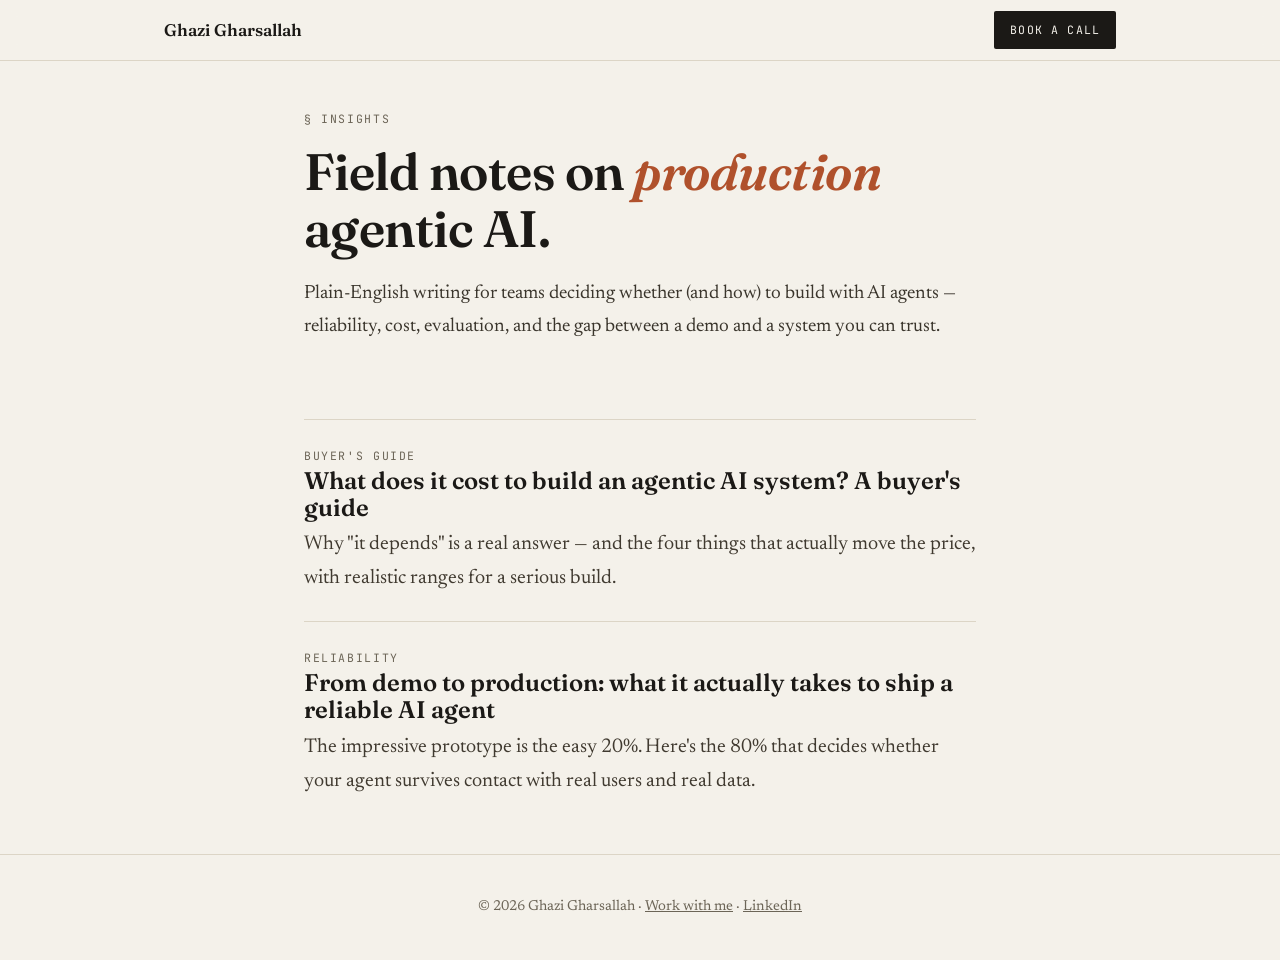
==== website/insights/index.html @ 3ed943f8 "Add organic inbound engine: SEO blog, structured data, buyer-directory kit - Insights section: brand" ====
<!DOCTYPE html>
<html lang="en">
<head>
<meta charset="utf-8">
<meta name="viewport" content="width=device-width, initial-scale=1">
<title>Insights — Agentic AI, from research to production | Ghazi Gharsallah</title>
<meta name="description" content="Field notes on building production-grade agentic AI: reliability, cost, evaluation, and what it takes to go from demo to a system you can trust.">
<link rel="canonical" href="https://ghazigh.github.io/insights/">
<link rel="preconnect" href="https://fonts.googleapis.com">
<link rel="preconnect" href="https://fonts.gstatic.com" crossorigin>
<link href="https://fonts.googleapis.com/css2?family=Fraunces:ital,opsz,wght@0,9..144,400..900;1,9..144,400..700&family=Newsreader:ital,opsz,wght@0,6..72,300..600;1,6..72,300..500&family=JetBrains+Mono:wght@400;500;600&display=swap" rel="stylesheet">
<link rel="stylesheet" href="article.css">
</head>
<body>
<div class="topbar"><div class="bar">
  <a class="brand" href="../work-with-me.html">Ghazi Gharsallah</a>
  <a class="cta" href="{{BOOKING_LINK}}">Book a call</a>
</div></div>

<div class="wrap">
  <article>
    <div class="post-meta mono">§ Insights</div>
    <h1>Field notes on <em class="accent">production</em> agentic AI.</h1>
    <p class="lede">Plain-English writing for teams deciding whether (and how) to build with AI agents — reliability, cost, evaluation, and the gap between a demo and a system you can trust.</p>
  </article>

  <ul class="post-list">
    <li>
      <div class="mono">Buyer's guide</div>
      <h2><a href="agentic-ai-cost-guide.html">What does it cost to build an agentic AI system? A buyer's guide</a></h2>
      <p>Why "it depends" is a real answer — and the four things that actually move the price, with realistic ranges for a serious build.</p>
    </li>
    <li>
      <div class="mono">Reliability</div>
      <h2><a href="agentic-ai-demo-to-production.html">From demo to production: what it actually takes to ship a reliable AI agent</a></h2>
      <p>The impressive prototype is the easy 20%. Here's the 80% that decides whether your agent survives contact with real users and real data.</p>
    </li>
  </ul>
</div>

<footer><div class="wrap-wide">
  © <span id="yr"></span> Ghazi Gharsallah · <a href="../work-with-me.html">Work with me</a> · <a href="https://www.linkedin.com/in/ghazi-gharsallah-29264a155/">LinkedIn</a>
</div></footer>
<script>document.getElementById('yr').textContent=new Date().getFullYear();</script>
</body>
</html>
---- website/insights/article.css ----
/* Shared styles for the Insights section — matches the brand. */
:root{
  --paper:#F4F1EA; --paper-2:#EFEBE1; --ink:#1b1916; --muted:#6c6557;
  --line:#dcd5c6; --accent:#b0512c; --accent-deep:#8f3f20; --card:#fbf9f4;
}
*{box-sizing:border-box}
html{scroll-behavior:smooth}
body{margin:0;background:var(--paper);color:var(--ink);
  font-family:"Newsreader",Georgia,serif;font-size:20px;line-height:1.7;
  -webkit-font-smoothing:antialiased}
.wrap{max-width:720px;margin:0 auto;padding:0 24px}
.wrap-wide{max-width:1000px;margin:0 auto;padding:0 24px}
a{color:var(--accent-deep)}
a:hover{text-decoration:underline}
.mono{font-family:"JetBrains Mono",monospace;font-size:.72rem;letter-spacing:.14em;
  text-transform:uppercase;color:var(--muted)}
h1,h2,h3{font-family:"Fraunces",Georgia,serif;line-height:1.12;font-weight:600;margin:0}
h1{font-size:clamp(2rem,5vw,3.2rem);letter-spacing:-.01em;margin:.2em 0 .3em}
h2{font-size:1.7rem;margin:1.6em 0 .4em}
h3{font-size:1.25rem;margin:1.3em 0 .3em}
em{font-style:italic}
.accent{color:var(--accent)}

.topbar{position:sticky;top:0;z-index:50;background:rgba(244,241,234,.86);
  backdrop-filter:blur(8px);border-bottom:1px solid var(--line)}
.topbar .bar{max-width:1000px;margin:0 auto;padding:0 24px;display:flex;
  align-items:center;justify-content:space-between;height:60px}
.brand{font-family:"Fraunces";font-weight:600;font-size:1.05rem;color:var(--ink);text-decoration:none}
.topbar .cta{background:var(--ink);color:var(--paper);padding:9px 16px;border-radius:2px;
  font-family:"JetBrains Mono";font-size:.72rem;letter-spacing:.1em;text-transform:uppercase;text-decoration:none}
.topbar .cta:hover{background:var(--accent-deep)}

article{padding:48px 0 24px}
.post-meta{margin-bottom:14px}
article p{margin:1.1em 0}
article ul,article ol{margin:1.1em 0;padding-left:1.3em}
article li{margin:.5em 0}
blockquote{margin:1.4em 0;padding:.4em 0 .4em 22px;border-left:3px solid var(--accent);
  font-style:italic;color:#403a30}
.lede{font-size:1.2rem;color:#3a352c}
hr{border:none;border-top:1px solid var(--line);margin:2.4em 0}

.cta-box{background:var(--ink);color:var(--paper);border-radius:6px;padding:34px;margin:2.6em 0 1em;text-align:center}
.cta-box h3{color:var(--paper);font-size:1.5rem}
.cta-box p{color:#cfc6b4;margin:.5em 0 1.2em}
.cta-box a{display:inline-block;background:var(--accent);color:var(--paper);text-decoration:none;
  padding:13px 26px;border-radius:2px;font-family:"JetBrains Mono";font-size:.76rem;
  letter-spacing:.1em;text-transform:uppercase}
.cta-box a:hover{background:#c75d33}

/* index list */
.post-list{list-style:none;padding:0;margin:30px 0}
.post-list li{border-top:1px solid var(--line);padding:26px 0}
.post-list h2{font-size:1.5rem;margin:.1em 0 .2em}
.post-list h2 a{color:var(--ink);text-decoration:none}
.post-list h2 a:hover{color:var(--accent-deep)}
.post-list p{margin:.3em 0 0;color:#403a30}

footer{padding:40px 0;text-align:center;color:var(--muted);font-size:.9rem;border-top:1px solid var(--line);margin-top:30px}
footer a{color:var(--muted)}
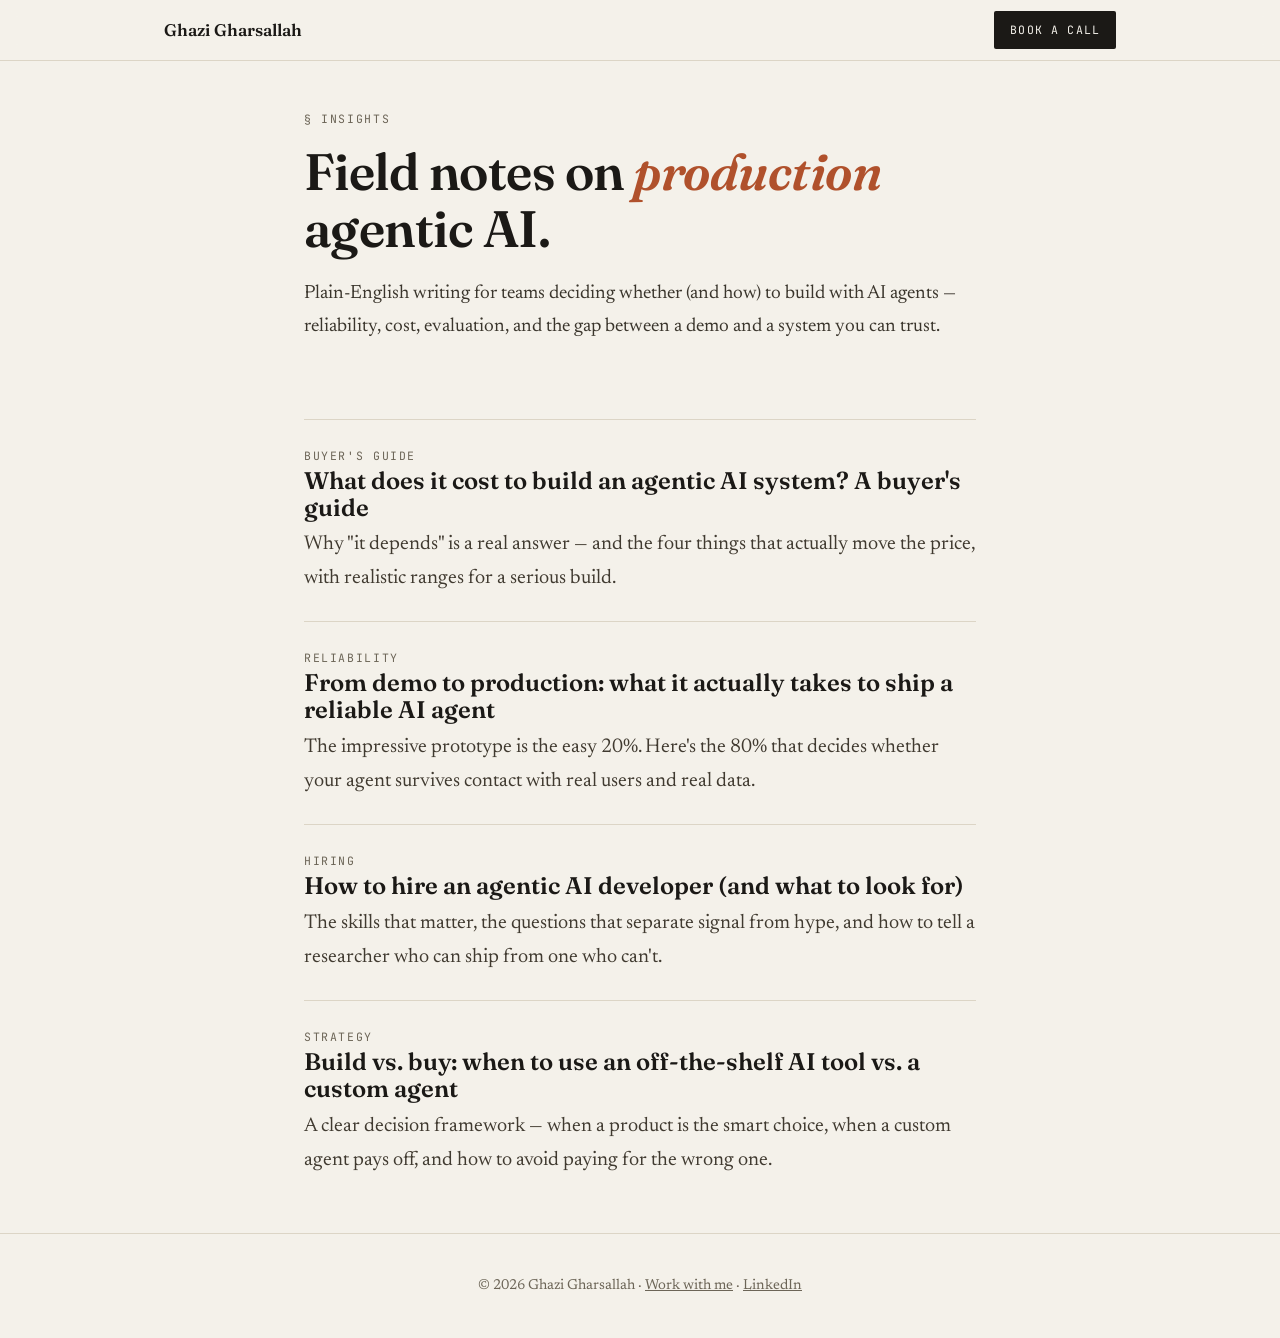
==== commit fd8520b4: "Wire in real Calendly/email, add two more cornerstone articles - Replace booking/email placeholders " ====
--- a/website/insights/index.html
+++ b/website/insights/index.html
@@ -14,7 +14,7 @@
 <body>
 <div class="topbar"><div class="bar">
   <a class="brand" href="../work-with-me.html">Ghazi Gharsallah</a>
-  <a class="cta" href="{{BOOKING_LINK}}">Book a call</a>
+  <a class="cta" href="https://calendly.com/gharsallahghazi">Book a call</a>
 </div></div>
 
 <div class="wrap">
@@ -35,6 +35,16 @@
       <h2><a href="agentic-ai-demo-to-production.html">From demo to production: what it actually takes to ship a reliable AI agent</a></h2>
       <p>The impressive prototype is the easy 20%. Here's the 80% that decides whether your agent survives contact with real users and real data.</p>
     </li>
+    <li>
+      <div class="mono">Hiring</div>
+      <h2><a href="hire-agentic-ai-developer.html">How to hire an agentic AI developer (and what to look for)</a></h2>
+      <p>The skills that matter, the questions that separate signal from hype, and how to tell a researcher who can ship from one who can't.</p>
+    </li>
+    <li>
+      <div class="mono">Strategy</div>
+      <h2><a href="build-vs-buy-ai-agent.html">Build vs. buy: when to use an off-the-shelf AI tool vs. a custom agent</a></h2>
+      <p>A clear decision framework — when a product is the smart choice, when a custom agent pays off, and how to avoid paying for the wrong one.</p>
+    </li>
   </ul>
 </div>
 
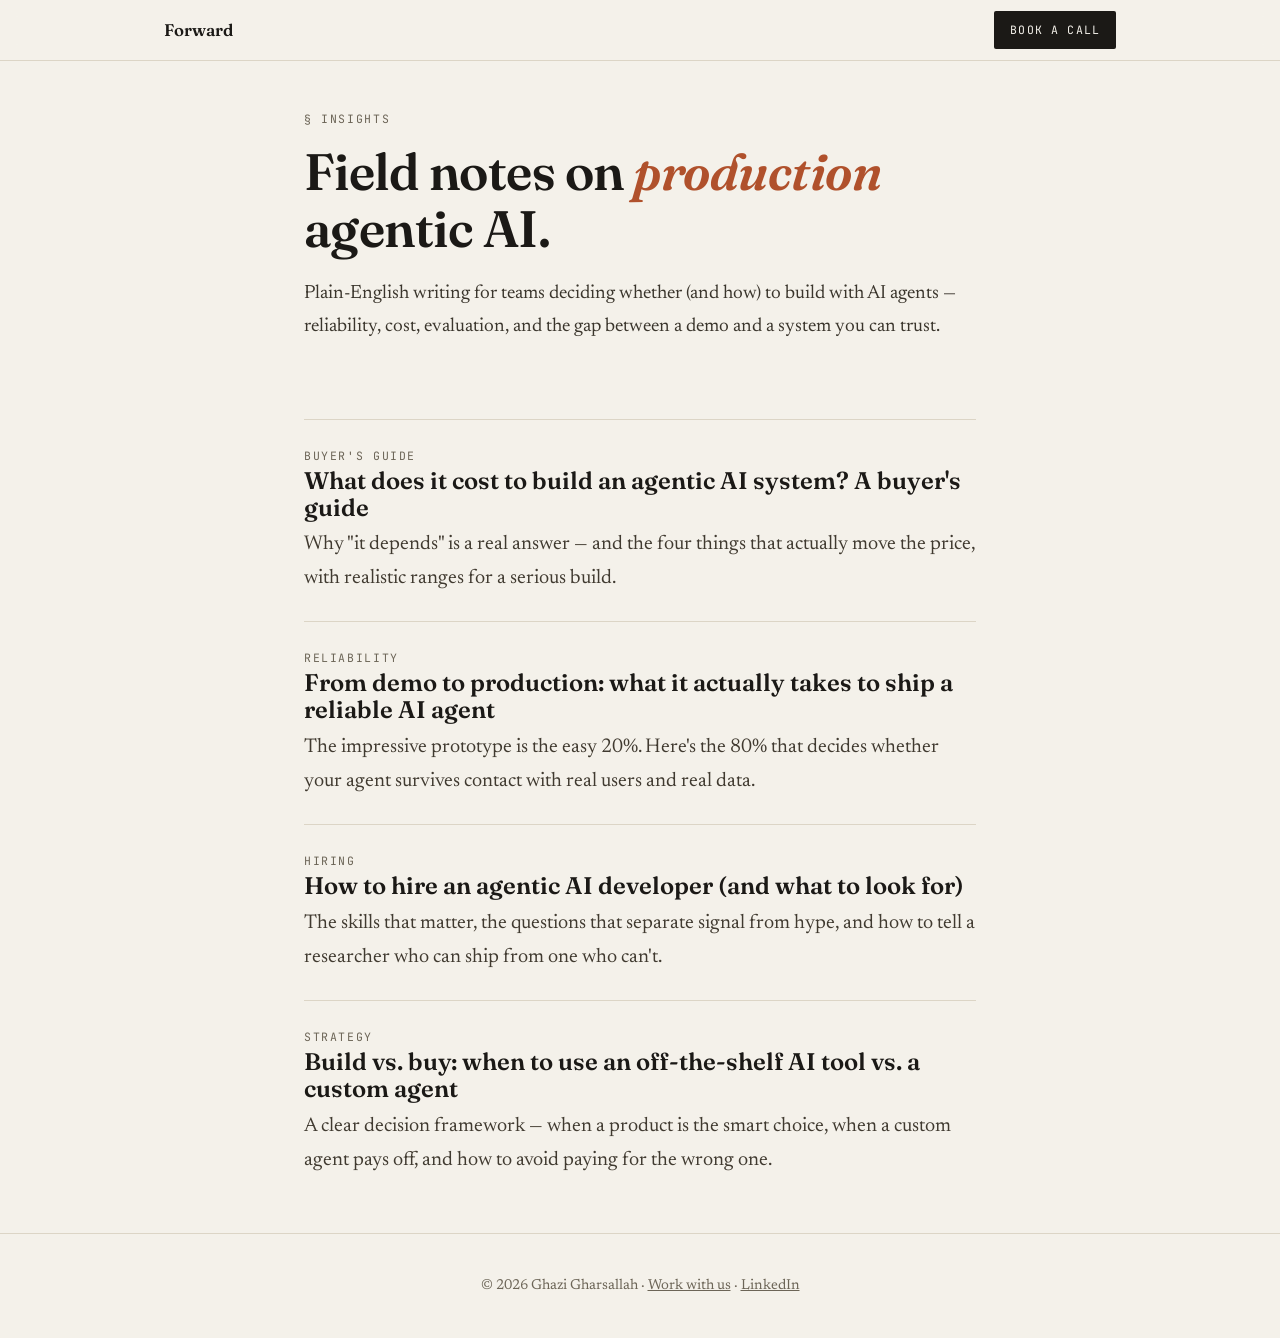
==== commit a2830130: "Rename agency to Forward, smooth contours, 3D scroll hero, GitHub Pages deploy - Contours are now ch" ====
--- a/website/insights/index.html
+++ b/website/insights/index.html
@@ -5,7 +5,7 @@
 <meta name="viewport" content="width=device-width, initial-scale=1">
 <title>Insights — Agentic AI, from research to production | Ghazi Gharsallah</title>
 <meta name="description" content="Field notes on building production-grade agentic AI: reliability, cost, evaluation, and what it takes to go from demo to a system you can trust.">
-<link rel="canonical" href="https://ghazigh.github.io/insights/">
+<link rel="canonical" href="https://ghazigh.github.io/ProjectX/insights/">
 <link rel="preconnect" href="https://fonts.googleapis.com">
 <link rel="preconnect" href="https://fonts.gstatic.com" crossorigin>
 <link href="https://fonts.googleapis.com/css2?family=Fraunces:ital,opsz,wght@0,9..144,400..900;1,9..144,400..700&family=Newsreader:ital,opsz,wght@0,6..72,300..600;1,6..72,300..500&family=JetBrains+Mono:wght@400;500;600&display=swap" rel="stylesheet">
@@ -13,7 +13,7 @@
 </head>
 <body>
 <div class="topbar"><div class="bar">
-  <a class="brand" href="../work-with-me.html">Ghazi Gharsallah</a>
+  <a class="brand" href="../">Forward</a>
   <a class="cta" href="https://calendly.com/gharsallahghazi">Book a call</a>
 </div></div>
 
@@ -49,7 +49,7 @@
 </div>
 
 <footer><div class="wrap-wide">
-  © <span id="yr"></span> Ghazi Gharsallah · <a href="../work-with-me.html">Work with me</a> · <a href="https://www.linkedin.com/in/ghazi-gharsallah-29264a155/">LinkedIn</a>
+  © <span id="yr"></span> Ghazi Gharsallah · <a href="../">Work with us</a> · <a href="https://www.linkedin.com/in/ghazi-gharsallah-29264a155/">LinkedIn</a>
 </div></footer>
 <script>document.getElementById('yr').textContent=new Date().getFullYear();</script>
 </body>
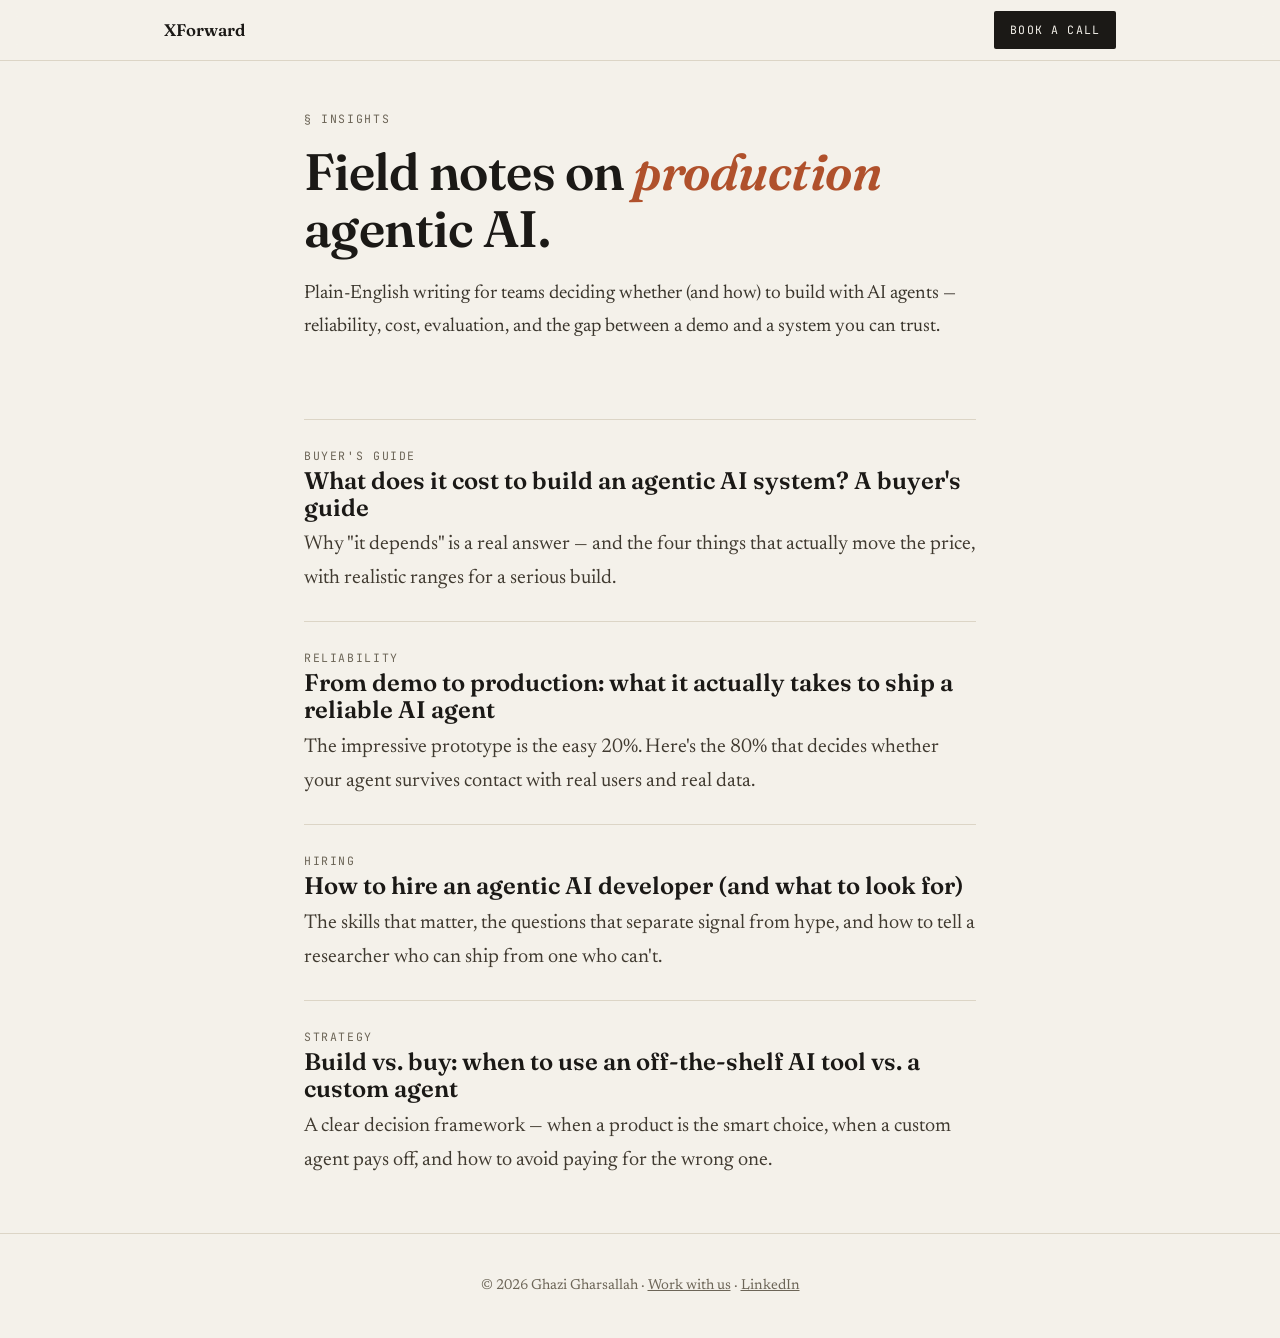
==== commit a9bc8d7b: "Rebrand to XForward; add industry use cases and trust band - Logo: two forward arrows connect into a" ====
--- a/website/insights/index.html
+++ b/website/insights/index.html
@@ -13,7 +13,7 @@
 </head>
 <body>
 <div class="topbar"><div class="bar">
-  <a class="brand" href="../">Forward</a>
+  <a class="brand" href="../">XForward</a>
   <a class="cta" href="https://calendly.com/gharsallahghazi">Book a call</a>
 </div></div>
 
